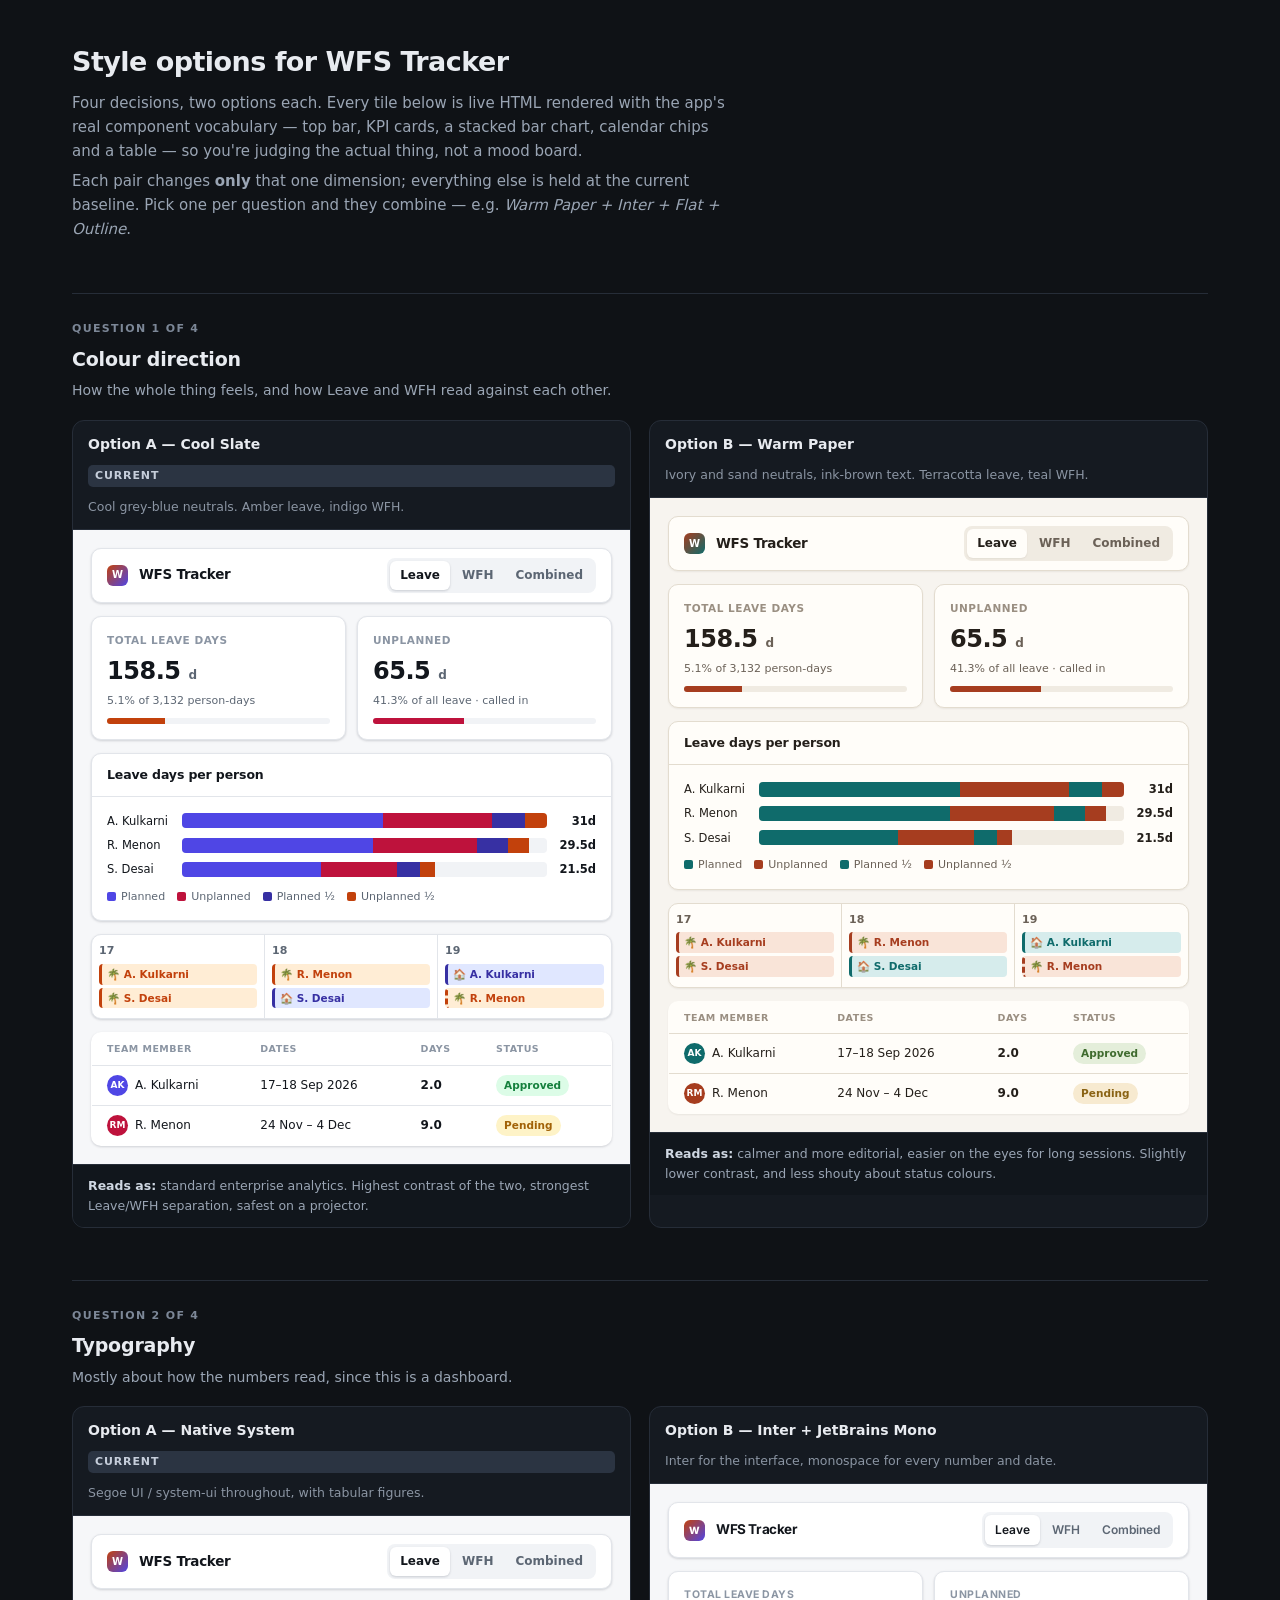
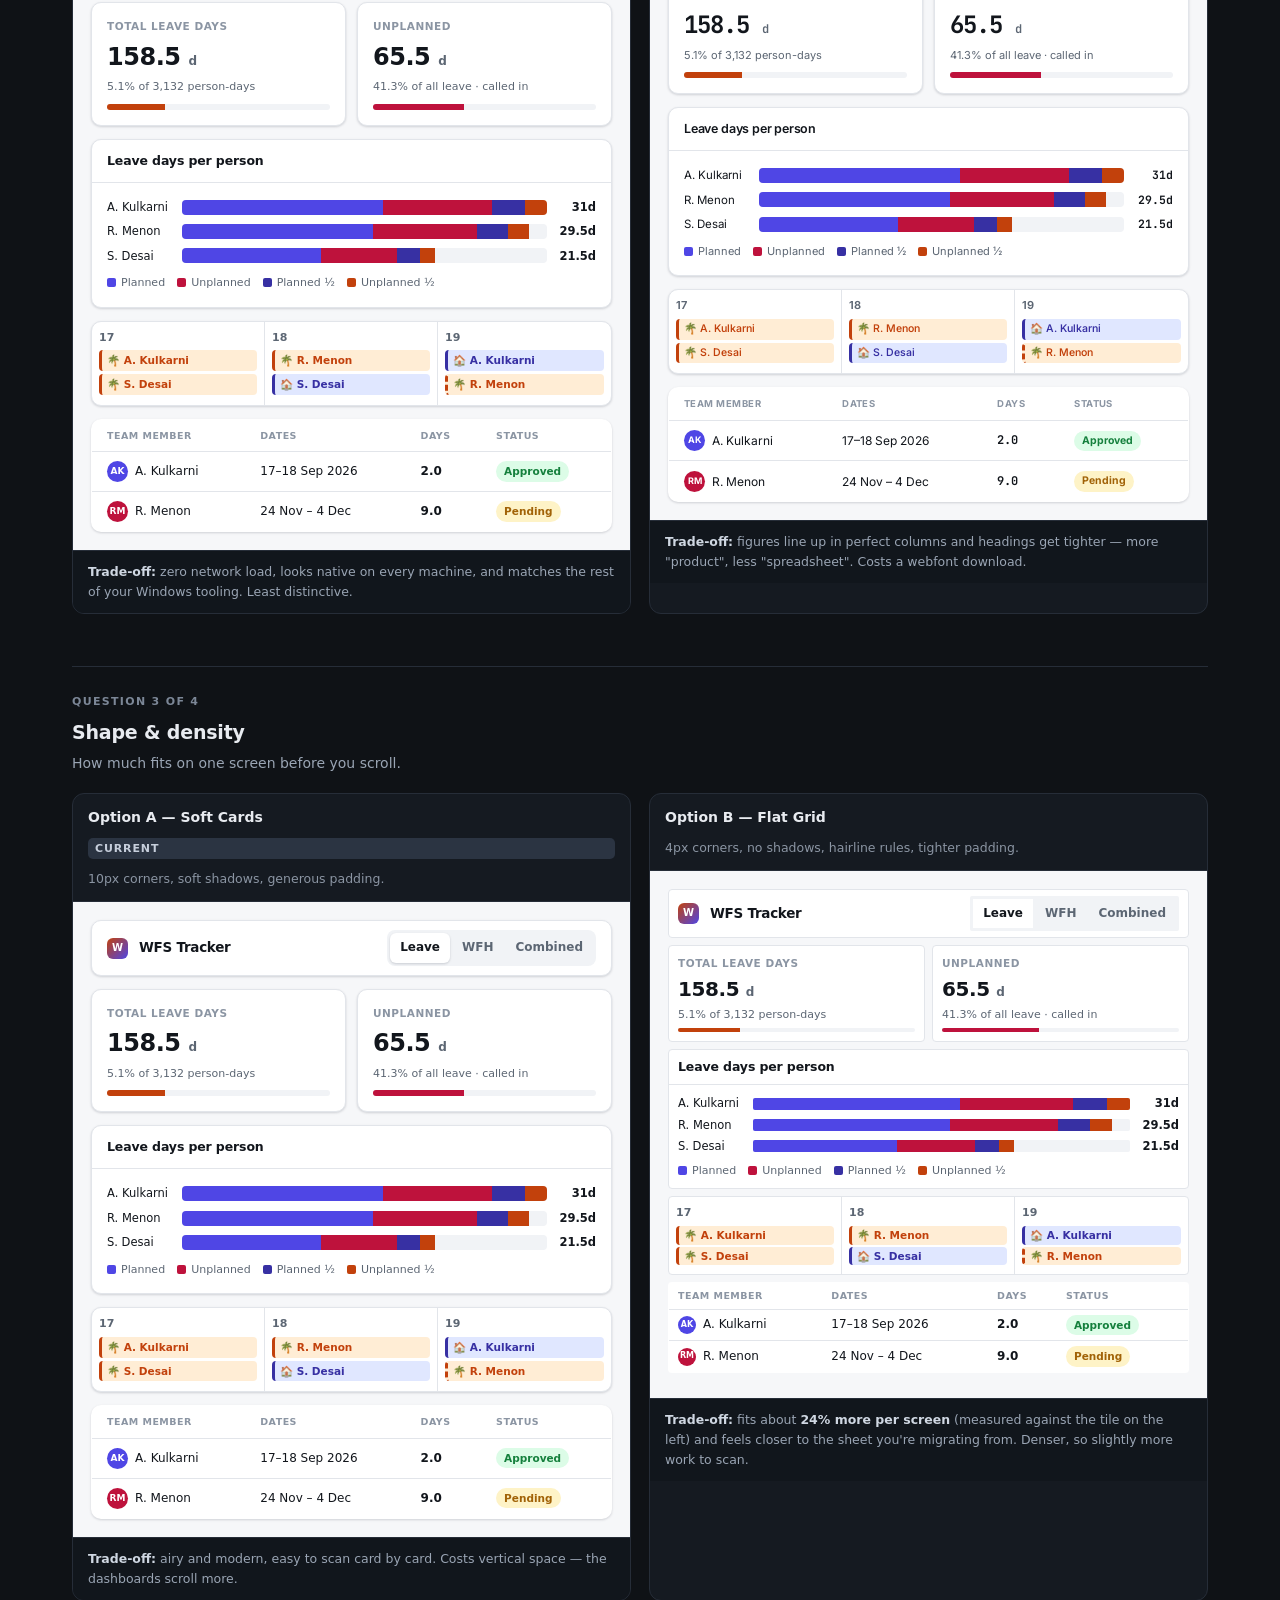
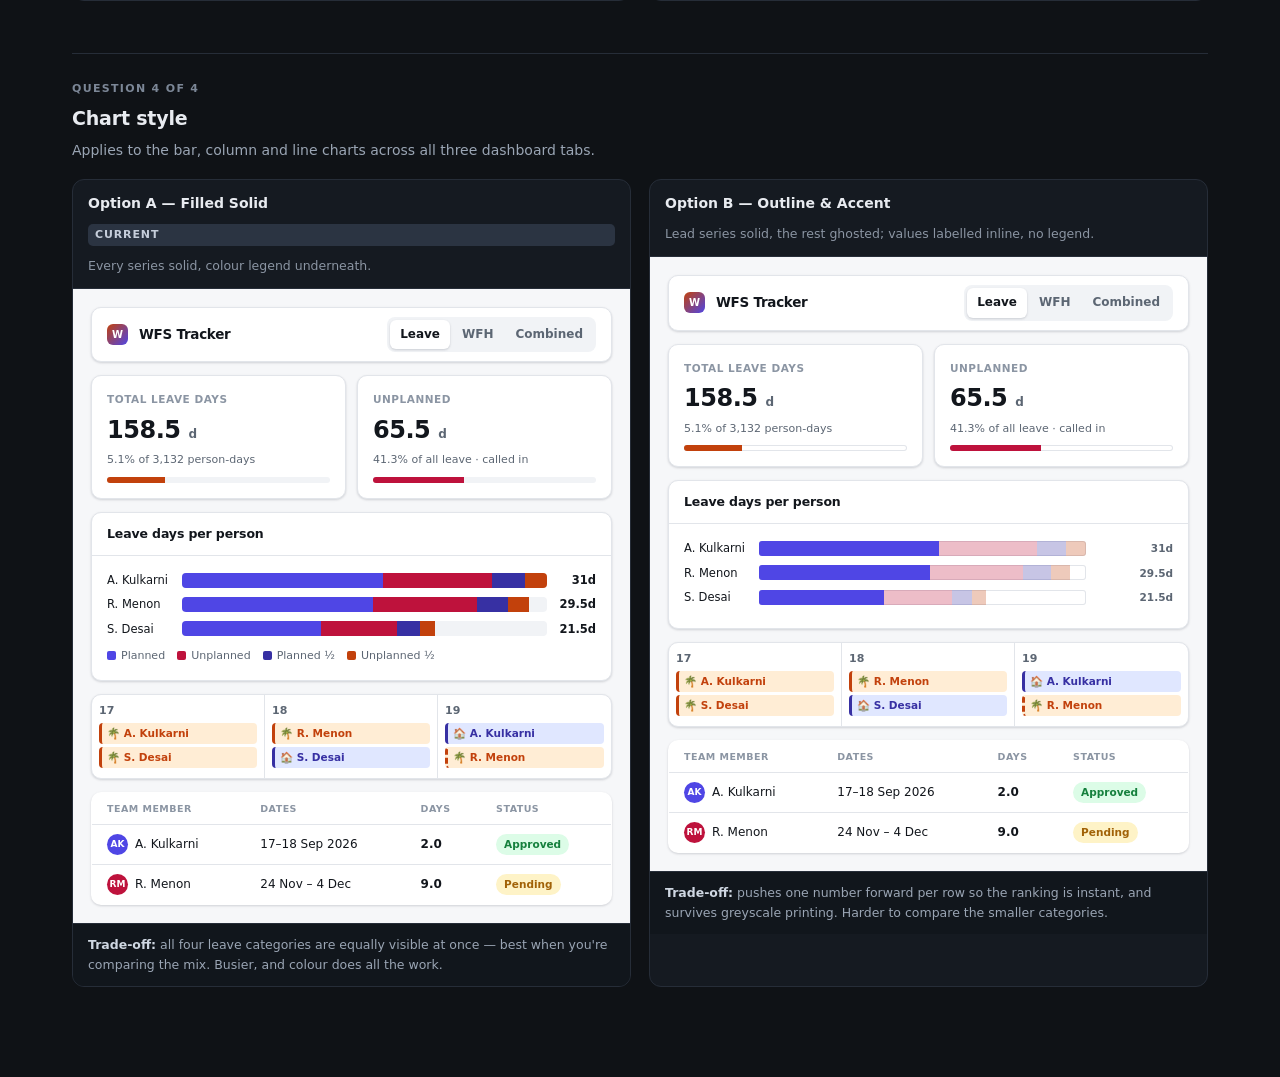
==== design-options.html @ dbee0cf7 "Leave Planner: leave and WFH tracker with sign-in and roles Web app for tracking team leave and work" ====
<!doctype html>
<html lang="en">
<head>
<meta charset="utf-8">
<meta name="viewport" content="width=device-width,initial-scale=1">
<title>WFS Tracker — style options</title>
<link rel="preconnect" href="https://fonts.googleapis.com">
<link rel="preconnect" href="https://fonts.gstatic.com" crossorigin>
<link href="https://fonts.googleapis.com/css2?family=Inter:wght@400;500;600;700&family=JetBrains+Mono:wght@500;700&display=swap" rel="stylesheet">
<style>
/* ============ page chrome (not part of the options) ============ */
*{box-sizing:border-box}
body{margin:0;background:#0f1216;color:#e8ebf0;
  font:15px/1.6 system-ui,-apple-system,"Segoe UI",Roboto,sans-serif;-webkit-font-smoothing:antialiased}
.page{max-width:1180px;margin:0 auto;padding:40px 22px 90px}
.lede h1{font-size:27px;margin:0 0 8px;letter-spacing:-.02em}
.lede p{color:#9aa5b4;margin:0 0 6px;max-width:70ch}
.q{margin:52px 0 16px;padding-top:26px;border-top:1px solid #262d38}
.q .n{font-size:11px;font-weight:800;letter-spacing:.12em;text-transform:uppercase;color:#7c8797}
.q h2{font-size:19px;margin:6px 0 5px;letter-spacing:-.01em}
.q p{color:#9aa5b4;margin:0;font-size:14px;max-width:74ch}
.pair{display:grid;grid-template-columns:1fr 1fr;gap:18px;margin-top:18px}
@media(max-width:860px){.pair{grid-template-columns:1fr}}
.opt{border:1px solid #262d38;border-radius:12px;overflow:hidden;background:#151a21}
.opt>header{padding:12px 15px;border-bottom:1px solid #262d38;display:flex;gap:10px;align-items:baseline;flex-wrap:wrap}
.opt>header b{font-size:14px}
.opt>header .tag{font-size:11px;font-weight:800;letter-spacing:.08em;text-transform:uppercase;
  background:#2b3442;color:#c6cedb;padding:2px 7px;border-radius:5px}
.opt>header span{color:#8b95a3;font-size:12.5px;flex-basis:100%}
.stage{padding:18px;background:var(--bg)}
.verdict{padding:11px 15px;border-top:1px solid #262d38;color:#9aa5b4;font-size:12.5px;background:#11161c}
.verdict b{color:#cfd7e2}

/* ============ shared demo component vocabulary ============ */
/* Baseline tokens; each variant class below overrides only its own dimension. */
.demo{
  --bg:#f6f7f9; --surface:#fff; --surface2:#f1f3f6; --line:#e2e5ea;
  --text:#12161c; --muted:#5c6673; --faint:#8b95a3;
  --leave:#c2410c; --leaveBg:#ffedd5; --wfh:#3730a3; --wfhBg:#e0e7ff;
  --ok:#15803d; --okBg:#dcfce7; --warn:#a16207; --warnBg:#fef3c7;
  --accent:#1d4ed8; --c1:#4f46e5; --c4:#be123c;
  --r:10px; --pad:15px; --shadow:0 1px 2px rgba(16,24,40,.07),0 1px 3px rgba(16,24,40,.1);
  --ui:system-ui,-apple-system,"Segoe UI",Roboto,sans-serif;
  --num:system-ui,-apple-system,"Segoe UI",Roboto,sans-serif;
  --numFeat:"tnum" 1; --headWeight:650; --headTrack:-.01em;
  color:var(--text);font-family:var(--ui);
}
.demo .bar{display:flex;align-items:center;gap:11px;padding:9px var(--pad);
  background:var(--surface);border:1px solid var(--line);border-radius:var(--r);box-shadow:var(--shadow);margin-bottom:13px}
.demo .brandmark{width:21px;height:21px;border-radius:6px;background:linear-gradient(135deg,var(--leave),var(--c1));
  display:grid;place-items:center;color:#fff;font-size:10px;font-weight:800}
.demo .brandname{font-weight:700;letter-spacing:-.02em;font-size:13.5px}
.demo .tabs{display:flex;gap:2px;background:var(--surface2);padding:3px;border-radius:calc(var(--r) - 2px);margin-left:auto}
.demo .tabs i{font-style:normal;padding:5px 10px;border-radius:calc(var(--r) - 4px);font-size:12px;font-weight:600;color:var(--muted)}
.demo .tabs i.on{background:var(--surface);color:var(--text);box-shadow:var(--shadow)}
.demo .cards{display:grid;grid-template-columns:1fr 1fr;gap:11px;margin-bottom:13px}
.demo .kpi{background:var(--surface);border:1px solid var(--line);border-radius:var(--r);padding:var(--pad);box-shadow:var(--shadow)}
.demo .kpi .k{font-size:10.5px;text-transform:uppercase;letter-spacing:.05em;color:var(--faint);font-weight:700}
.demo .kpi .v{font-size:24px;font-weight:700;letter-spacing:-.02em;margin-top:3px;
  font-family:var(--num);font-feature-settings:var(--numFeat)}
.demo .kpi .v small{font-size:12px;color:var(--muted);font-weight:600}
.demo .kpi .d{font-size:11px;color:var(--muted);margin-top:2px}
.demo .meter{height:6px;border-radius:3px;background:var(--surface2);margin-top:8px;overflow:hidden;display:flex}
.demo .panel{background:var(--surface);border:1px solid var(--line);border-radius:var(--r);box-shadow:var(--shadow);overflow:hidden;margin-bottom:13px}
.demo .panel>h4{margin:0;padding:11px var(--pad);border-bottom:1px solid var(--line);font-size:12.5px;
  font-weight:var(--headWeight);letter-spacing:var(--headTrack)}
.demo .panel>.body{padding:var(--pad)}
.demo .brow{display:grid;grid-template-columns:66px 1fr 40px;gap:9px;align-items:center;margin-bottom:6px;font-size:11.5px}
.demo .brow .track{display:flex;height:15px;border-radius:4px;overflow:hidden;background:var(--surface2)}
.demo .brow .track b{display:block;height:100%}
.demo .brow .amt{text-align:right;font-weight:650;font-family:var(--num);font-feature-settings:var(--numFeat)}
.demo .legend{display:flex;gap:12px;font-size:11px;color:var(--muted);margin-top:9px}
.demo .legend span{display:flex;align-items:center;gap:5px}
.demo .legend u{width:9px;height:9px;border-radius:2px;display:block;text-decoration:none}
.demo .days{display:grid;grid-template-columns:1fr 1fr 1fr;gap:0;border:1px solid var(--line);
  border-radius:var(--r);overflow:hidden;background:var(--surface);box-shadow:var(--shadow);margin-bottom:13px}
.demo .day{padding:7px;border-right:1px solid var(--line);min-height:74px}
.demo .day:last-child{border-right:0}
.demo .day .dn{font-size:11px;font-weight:650;color:var(--muted);margin-bottom:4px}
.demo .chip{display:flex;align-items:center;gap:4px;font-size:10.5px;padding:2px 5px;border-radius:4px;
  margin-bottom:3px;border-left:3px solid;font-weight:550;white-space:nowrap}
.demo .chip.l{background:var(--leaveBg);color:var(--leave);border-color:var(--leave)}
.demo .chip.w{background:var(--wfhBg);color:var(--wfh);border-color:var(--wfh)}
.demo .chip.pend{border-left-style:dashed}
.demo table{width:100%;border-collapse:collapse;background:var(--surface);
  border:1px solid var(--line);border-radius:var(--r);overflow:hidden;box-shadow:var(--shadow)}
.demo th{text-align:left;font-size:9.5px;text-transform:uppercase;letter-spacing:.05em;color:var(--faint);
  padding:8px var(--pad);border-bottom:1px solid var(--line);font-weight:700}
.demo td{padding:9px var(--pad);border-bottom:1px solid var(--line);font-size:12px}
.demo tr:last-child td{border-bottom:0}
.demo td.n{font-family:var(--num);font-feature-settings:var(--numFeat);font-weight:650}
.demo .pill{display:inline-block;padding:2px 8px;border-radius:999px;font-size:10.5px;font-weight:700}
.demo .pill.ok{background:var(--okBg);color:var(--ok)}
.demo .pill.pd{background:var(--warnBg);color:var(--warn)}
.demo .who{display:flex;align-items:center;gap:7px}
.demo .av{width:21px;height:21px;border-radius:50%;display:grid;place-items:center;
  font-size:9px;font-weight:700;color:#fff;background:var(--c1)}

/* ---------- 1. COLOUR ---------- */
.t-warm{
  --bg:#f7f4ef; --surface:#fffdf9; --surface2:#f0ebe2; --line:#e3dccf;
  --text:#241f1a; --muted:#6b6157; --faint:#9a8f82;
  --leave:#a63d1f; --leaveBg:#f9e4d8; --wfh:#0f6b6b; --wfhBg:#d6ecec;
  --ok:#3f6b2e; --okBg:#e4eeda; --warn:#8a6314; --warnBg:#f7ead0;
  --accent:#a63d1f; --c1:#0f6b6b; --c4:#a63d1f;
  --shadow:0 1px 2px rgba(60,45,30,.07);
}
/* ---------- 2. TYPOGRAPHY ---------- */
.f-inter{
  --ui:"Inter",system-ui,sans-serif;
  --num:"JetBrains Mono",ui-monospace,monospace;
  --numFeat:normal; --headWeight:600; --headTrack:-.015em;
}
.f-inter .kpi .v{letter-spacing:-.04em}
.f-inter .brandname{letter-spacing:-.03em}
/* ---------- 3. SHAPE & DENSITY ---------- */
.s-flat{
  --r:4px; --pad:9px; --shadow:none;
}
.s-flat .day{min-height:54px}
.s-flat .kpi .v{font-size:20px;margin-top:1px}
.s-flat .kpi .d{margin-top:1px}
.s-flat .meter{margin-top:5px;height:4px}
.s-flat .bar{margin-bottom:7px;padding:6px var(--pad)}
.s-flat .panel,.s-flat table,.s-flat .days,.s-flat .cards{margin-bottom:7px}
.s-flat .cards{gap:7px}
.s-flat .brow{margin-bottom:3px}
.s-flat .brow .track{height:12px;border-radius:2px}
.s-flat .panel>h4{padding:7px var(--pad)}
.s-flat .panel>.body{padding:var(--pad)}
.s-flat th{padding:5px var(--pad)}
.s-flat td{padding:5px var(--pad)}
.s-flat .legend{margin-top:6px}
.s-flat .chip{margin-bottom:2px;padding:1px 5px}
.s-flat .av{width:18px;height:18px;font-size:8px}
/* ---------- 4. CHART STYLE ---------- */
.c-outline .brow .track{background:transparent;box-shadow:inset 0 0 0 1px var(--line);border-radius:3px}
.c-outline .brow .track b{opacity:.28}
.c-outline .brow .track b:first-child{opacity:1}
.c-outline .meter{background:transparent;box-shadow:inset 0 0 0 1px var(--line)}
.c-outline .legend{display:none}
.c-outline .brow{grid-template-columns:66px 1fr 78px}
.c-outline .brow .amt{font-size:10.5px;color:var(--muted);font-weight:600}
</style>
</head>
<body>
<div class="page">

<div class="lede">
  <h1>Style options for WFS Tracker</h1>
  <p>Four decisions, two options each. Every tile below is live HTML rendered with the app's real
     component vocabulary — top bar, KPI cards, a stacked bar chart, calendar chips and a table —
     so you're judging the actual thing, not a mood board.</p>
  <p>Each pair changes <b>only</b> that one dimension; everything else is held at the current
     baseline. Pick one per question and they combine — e.g. <i>Warm Paper + Inter + Flat + Outline</i>.</p>
</div>

<!-- ============ 1. COLOUR ============ -->
<div class="q">
  <div class="n">Question 1 of 4</div>
  <h2>Colour direction</h2>
  <p>How the whole thing feels, and how Leave and WFH read against each other.</p>
</div>
<div class="pair">
  <div class="opt">
    <header><b>Option A — Cool Slate</b><span class="tag">current</span>
      <span>Cool grey-blue neutrals. Amber leave, indigo WFH.</span></header>
    <div class="stage demo"><div id="A1"></div></div>
    <div class="verdict"><b>Reads as:</b> standard enterprise analytics. Highest contrast of the two,
      strongest Leave/WFH separation, safest on a projector.</div>
  </div>
  <div class="opt">
    <header><b>Option B — Warm Paper</b>
      <span>Ivory and sand neutrals, ink-brown text. Terracotta leave, teal WFH.</span></header>
    <div class="stage demo t-warm"><div id="B1"></div></div>
    <div class="verdict"><b>Reads as:</b> calmer and more editorial, easier on the eyes for long
      sessions. Slightly lower contrast, and less shouty about status colours.</div>
  </div>
</div>

<!-- ============ 2. TYPE ============ -->
<div class="q">
  <div class="n">Question 2 of 4</div>
  <h2>Typography</h2>
  <p>Mostly about how the numbers read, since this is a dashboard.</p>
</div>
<div class="pair">
  <div class="opt">
    <header><b>Option A — Native System</b><span class="tag">current</span>
      <span>Segoe UI / system-ui throughout, with tabular figures.</span></header>
    <div class="stage demo"><div id="A2"></div></div>
    <div class="verdict"><b>Trade-off:</b> zero network load, looks native on every machine, and
      matches the rest of your Windows tooling. Least distinctive.</div>
  </div>
  <div class="opt">
    <header><b>Option B — Inter + JetBrains Mono</b>
      <span>Inter for the interface, monospace for every number and date.</span></header>
    <div class="stage demo f-inter"><div id="B2"></div></div>
    <div class="verdict"><b>Trade-off:</b> figures line up in perfect columns and headings get
      tighter — more "product", less "spreadsheet". Costs a webfont download.</div>
  </div>
</div>

<!-- ============ 3. SHAPE ============ -->
<div class="q">
  <div class="n">Question 3 of 4</div>
  <h2>Shape &amp; density</h2>
  <p>How much fits on one screen before you scroll.</p>
</div>
<div class="pair">
  <div class="opt">
    <header><b>Option A — Soft Cards</b><span class="tag">current</span>
      <span>10px corners, soft shadows, generous padding.</span></header>
    <div class="stage demo"><div id="A3"></div></div>
    <div class="verdict"><b>Trade-off:</b> airy and modern, easy to scan card by card. Costs
      vertical space — the dashboards scroll more.</div>
  </div>
  <div class="opt">
    <header><b>Option B — Flat Grid</b>
      <span>4px corners, no shadows, hairline rules, tighter padding.</span></header>
    <div class="stage demo s-flat"><div id="B3"></div></div>
    <div class="verdict"><b>Trade-off:</b> fits about <b>24% more per screen</b> (measured against
      the tile on the left) and feels closer to the sheet you're migrating from. Denser, so
      slightly more work to scan.</div>
  </div>
</div>

<!-- ============ 4. CHARTS ============ -->
<div class="q">
  <div class="n">Question 4 of 4</div>
  <h2>Chart style</h2>
  <p>Applies to the bar, column and line charts across all three dashboard tabs.</p>
</div>
<div class="pair">
  <div class="opt">
    <header><b>Option A — Filled Solid</b><span class="tag">current</span>
      <span>Every series solid, colour legend underneath.</span></header>
    <div class="stage demo"><div id="A4"></div></div>
    <div class="verdict"><b>Trade-off:</b> all four leave categories are equally visible at once —
      best when you're comparing the mix. Busier, and colour does all the work.</div>
  </div>
  <div class="opt">
    <header><b>Option B — Outline &amp; Accent</b>
      <span>Lead series solid, the rest ghosted; values labelled inline, no legend.</span></header>
    <div class="stage demo c-outline"><div id="B4"></div></div>
    <div class="verdict"><b>Trade-off:</b> pushes one number forward per row so the ranking is
      instant, and survives greyscale printing. Harder to compare the smaller categories.</div>
  </div>
</div>

</div>

<script>
/* One markup generator, rendered into every tile. Placeholder names on purpose. */
var PEOPLE = [['AK','A. Kulkarni',31,18],['RM','R. Menon',29.5,16],['SD','S. Desai',21.5,12]];

function block(){
  var rows = PEOPLE.map(function(p){
    var tot = p[2];
    return '<div class="brow"><span>'+p[1]+'</span>'
      + '<span class="track">'
      +   '<b style="width:'+(tot*0.55/31*100)+'%;background:var(--c1)"></b>'
      +   '<b style="width:'+(tot*0.30/31*100)+'%;background:var(--c4)"></b>'
      +   '<b style="width:'+(tot*0.09/31*100)+'%;background:var(--wfh)"></b>'
      +   '<b style="width:'+(tot*0.06/31*100)+'%;background:var(--leave)"></b>'
      + '</span>'
      + '<span class="amt">'+tot+'d</span></div>';
  }).join('');

  return ''
  + '<div class="bar"><span class="brandmark">W</span><span class="brandname">WFS Tracker</span>'
  +   '<span class="tabs"><i class="on">Leave</i><i>WFH</i><i>Combined</i></span></div>'

  + '<div class="cards">'
  +   '<div class="kpi"><div class="k">Total leave days</div><div class="v">158.5 <small>d</small></div>'
  +     '<div class="d">5.1% of 3,132 person-days</div>'
  +     '<div class="meter"><b style="width:26%;height:100%;background:var(--leave)"></b></div></div>'
  +   '<div class="kpi"><div class="k">Unplanned</div><div class="v">65.5 <small>d</small></div>'
  +     '<div class="d">41.3% of all leave · called in</div>'
  +     '<div class="meter"><b style="width:41%;height:100%;background:var(--c4)"></b></div></div>'
  + '</div>'

  + '<div class="panel"><h4>Leave days per person</h4><div class="body">' + rows
  +   '<div class="legend">'
  +     '<span><u style="background:var(--c1)"></u>Planned</span>'
  +     '<span><u style="background:var(--c4)"></u>Unplanned</span>'
  +     '<span><u style="background:var(--wfh)"></u>Planned ½</span>'
  +     '<span><u style="background:var(--leave)"></u>Unplanned ½</span>'
  +   '</div></div></div>'

  + '<div class="days">'
  +   '<div class="day"><div class="dn">17</div>'
  +     '<div class="chip l">🌴 A. Kulkarni</div><div class="chip l">🌴 S. Desai</div></div>'
  +   '<div class="day"><div class="dn">18</div>'
  +     '<div class="chip l">🌴 R. Menon</div><div class="chip w">🏠 S. Desai</div></div>'
  +   '<div class="day"><div class="dn">19</div>'
  +     '<div class="chip w">🏠 A. Kulkarni</div><div class="chip l pend">🌴 R. Menon</div></div>'
  + '</div>'

  + '<table><thead><tr><th>Team member</th><th>Dates</th><th>Days</th><th>Status</th></tr></thead><tbody>'
  +   '<tr><td><span class="who"><span class="av">AK</span>A. Kulkarni</span></td>'
  +     '<td>17–18 Sep 2026</td><td class="n">2.0</td><td><span class="pill ok">Approved</span></td></tr>'
  +   '<tr><td><span class="who"><span class="av" style="background:var(--c4)">RM</span>R. Menon</span></td>'
  +     '<td>24 Nov – 4 Dec</td><td class="n">9.0</td><td><span class="pill pd">Pending</span></td></tr>'
  + '</tbody></table>';
}

['A1','B1','A2','B2','A3','B3','A4','B4'].forEach(function(id){
  document.getElementById(id).innerHTML = block();
});
</script>
</body>
</html>
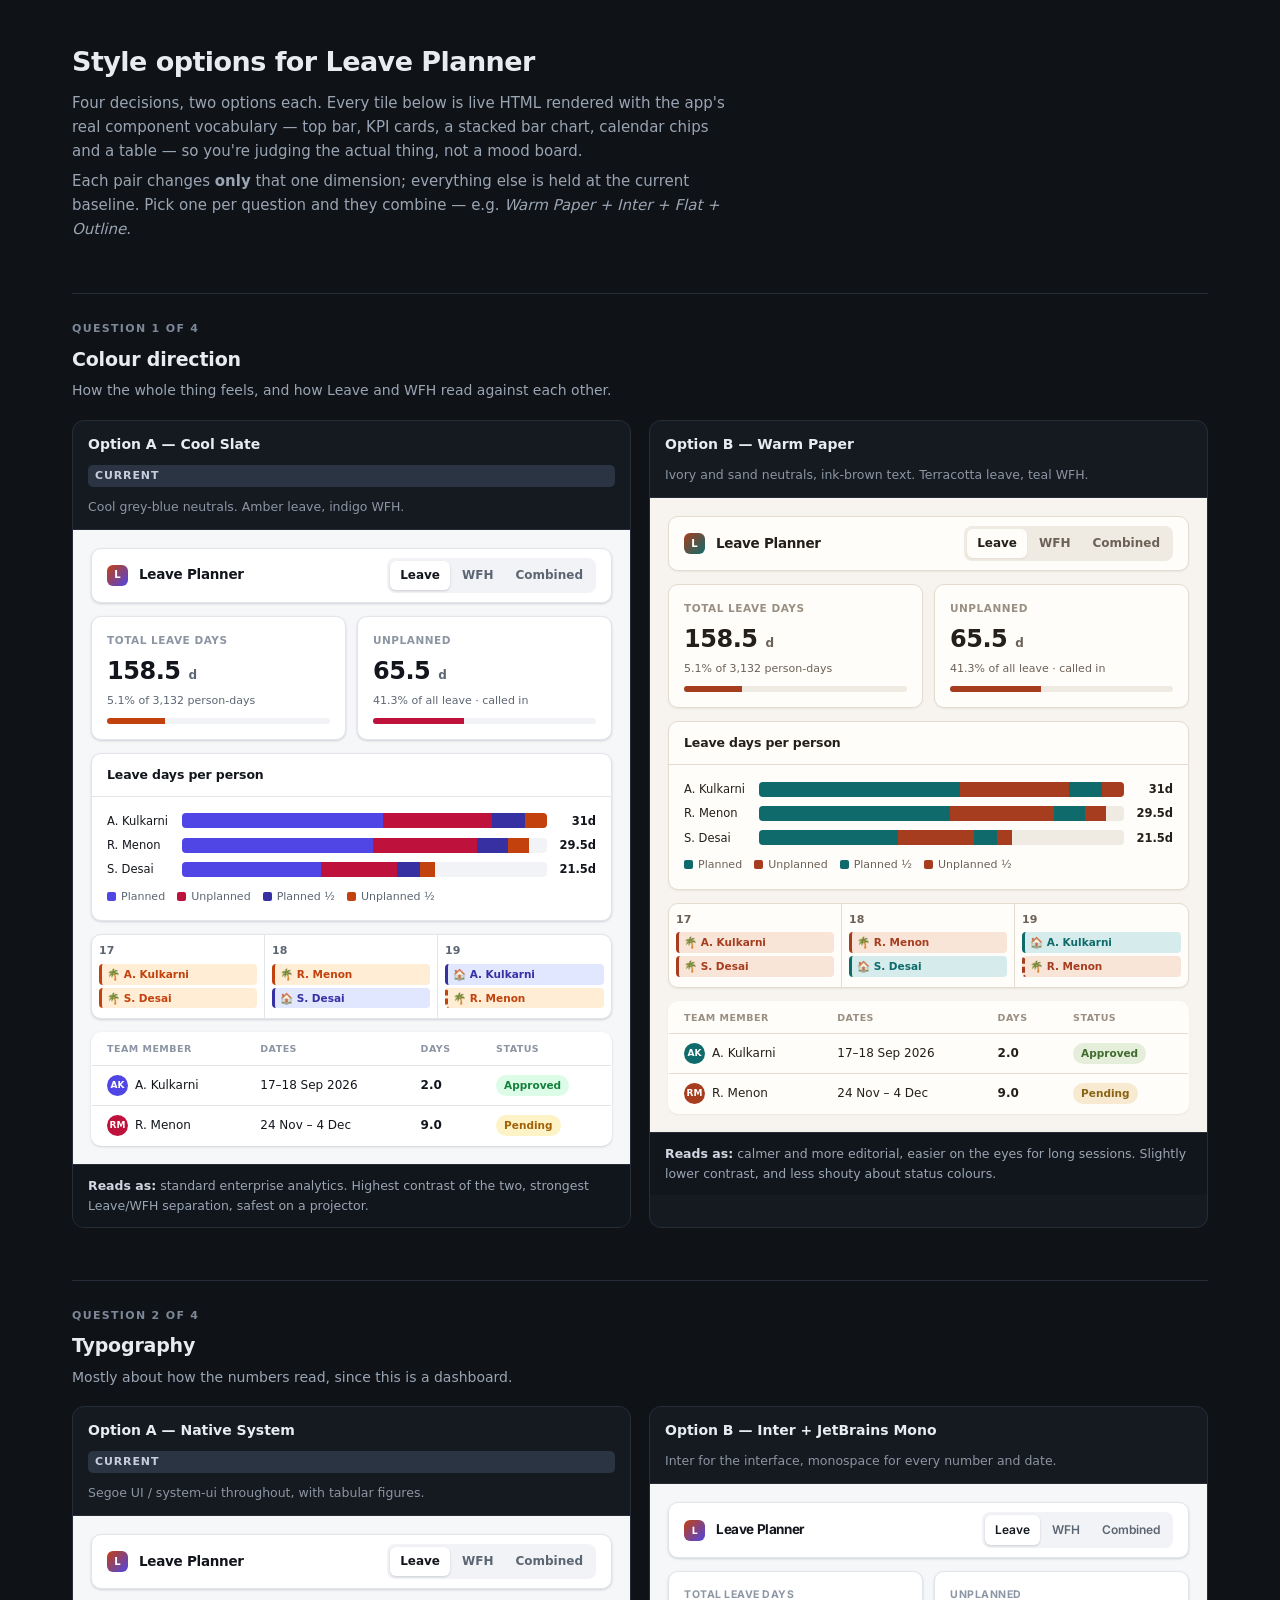
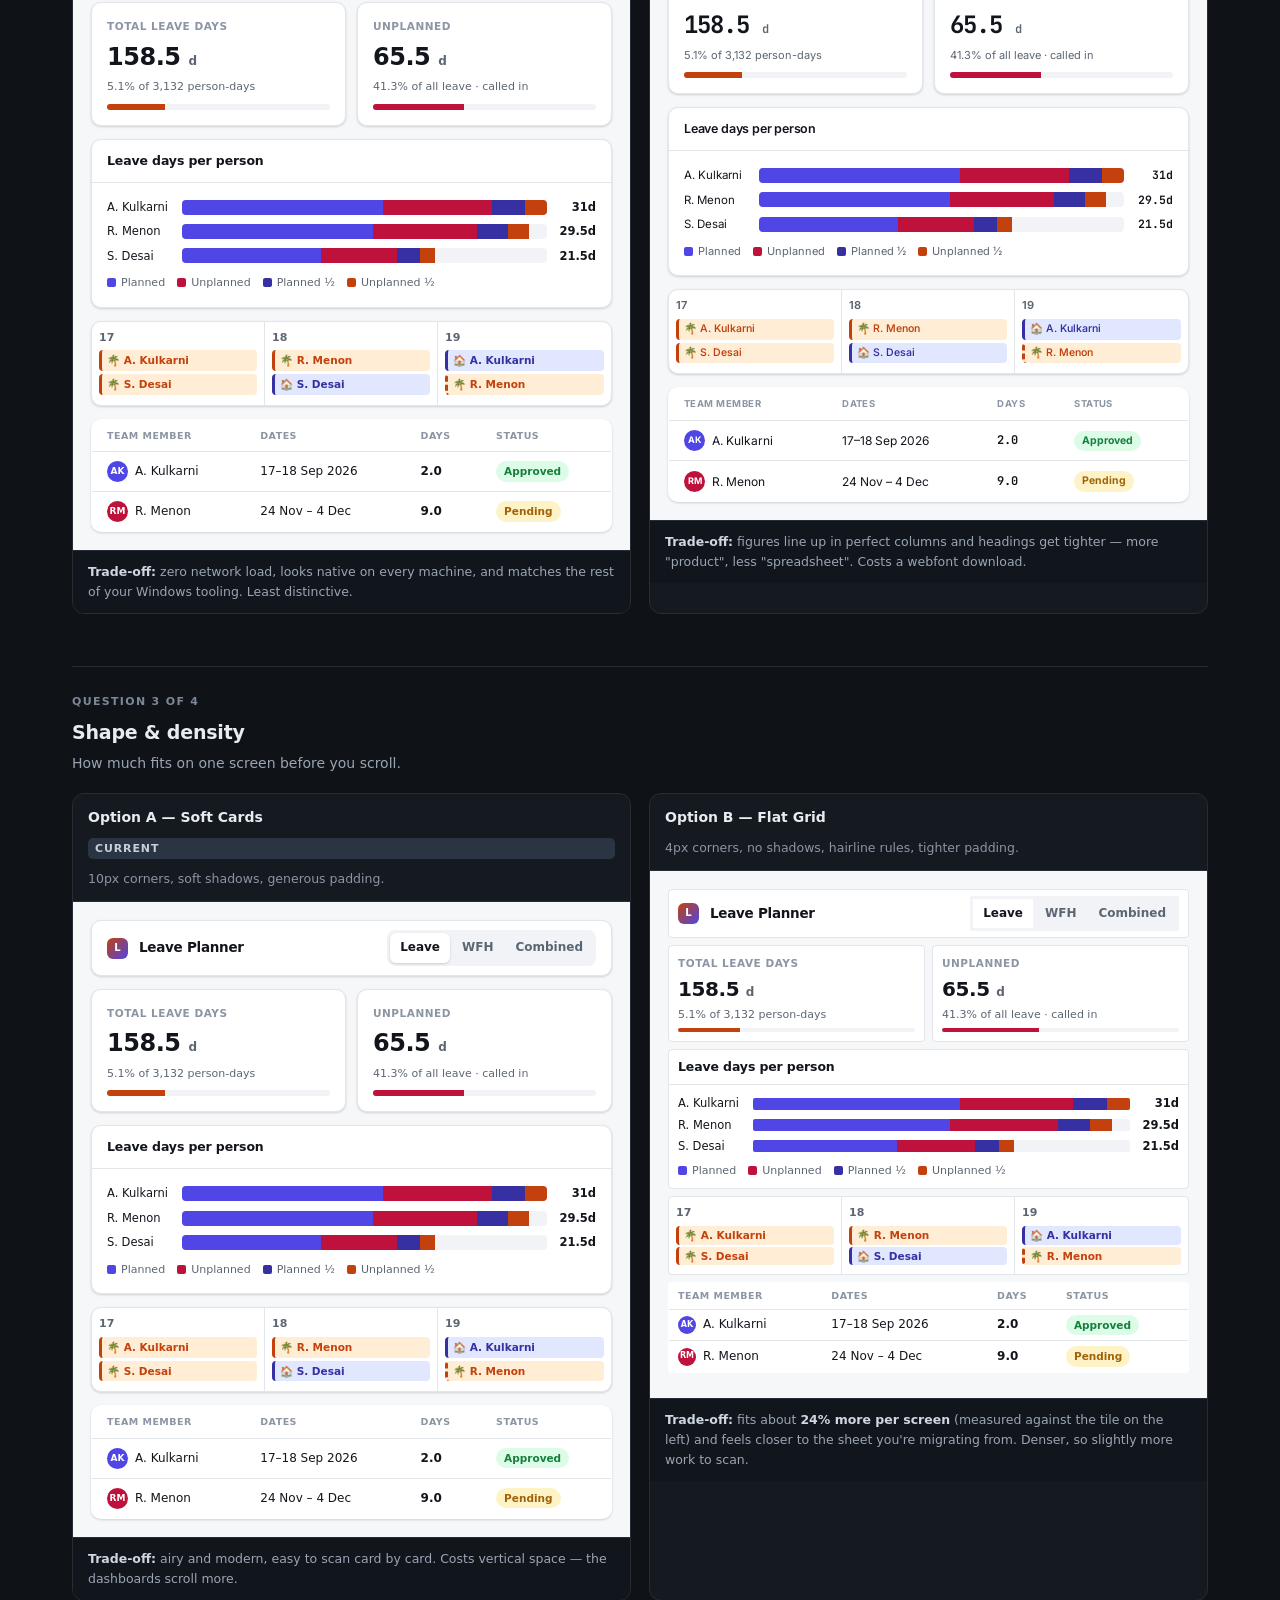
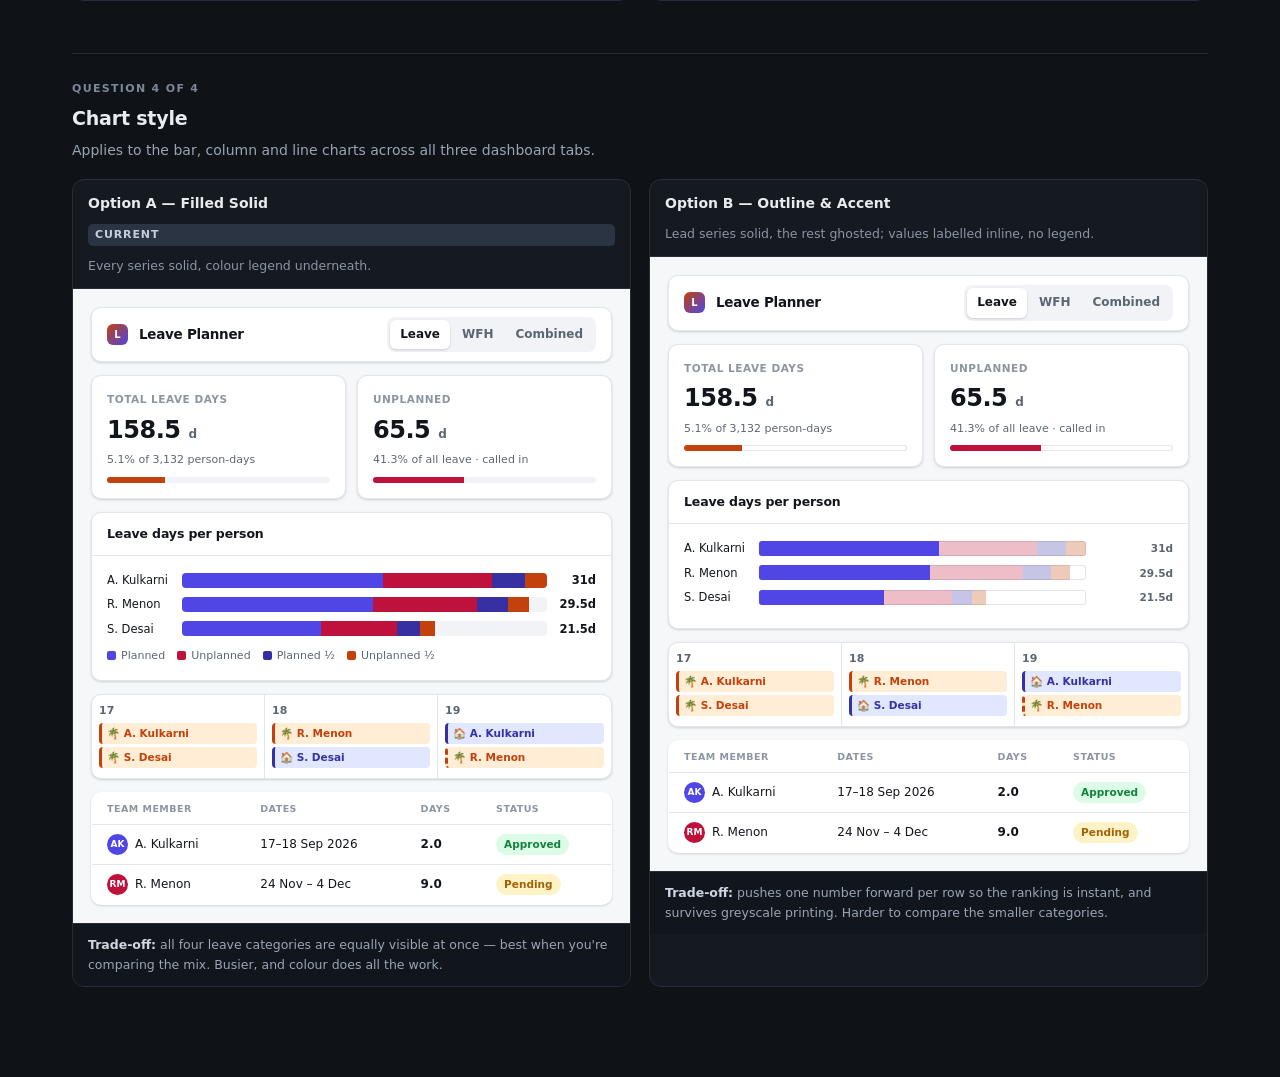
==== commit eaa72d8b: "Rename the app from WFS Tracker to Leave Planner Page titles, header and sign-in branding, download " ====
--- a/design-options.html
+++ b/design-options.html
@@ -3,7 +3,7 @@
 <head>
 <meta charset="utf-8">
 <meta name="viewport" content="width=device-width,initial-scale=1">
-<title>WFS Tracker — style options</title>
+<title>Leave Planner — style options</title>
 <link rel="preconnect" href="https://fonts.googleapis.com">
 <link rel="preconnect" href="https://fonts.gstatic.com" crossorigin>
 <link href="https://fonts.googleapis.com/css2?family=Inter:wght@400;500;600;700&family=JetBrains+Mono:wght@500;700&display=swap" rel="stylesheet">
@@ -147,7 +147,7 @@
 <div class="page">
 
 <div class="lede">
-  <h1>Style options for WFS Tracker</h1>
+  <h1>Style options for Leave Planner</h1>
   <p>Four decisions, two options each. Every tile below is live HTML rendered with the app's real
      component vocabulary — top bar, KPI cards, a stacked bar chart, calendar chips and a table —
      so you're judging the actual thing, not a mood board.</p>
@@ -268,7 +268,7 @@
   }).join('');
 
   return ''
-  + '<div class="bar"><span class="brandmark">W</span><span class="brandname">WFS Tracker</span>'
+  + '<div class="bar"><span class="brandmark">L</span><span class="brandname">Leave Planner</span>'
   +   '<span class="tabs"><i class="on">Leave</i><i>WFH</i><i>Combined</i></span></div>'
 
   + '<div class="cards">'
